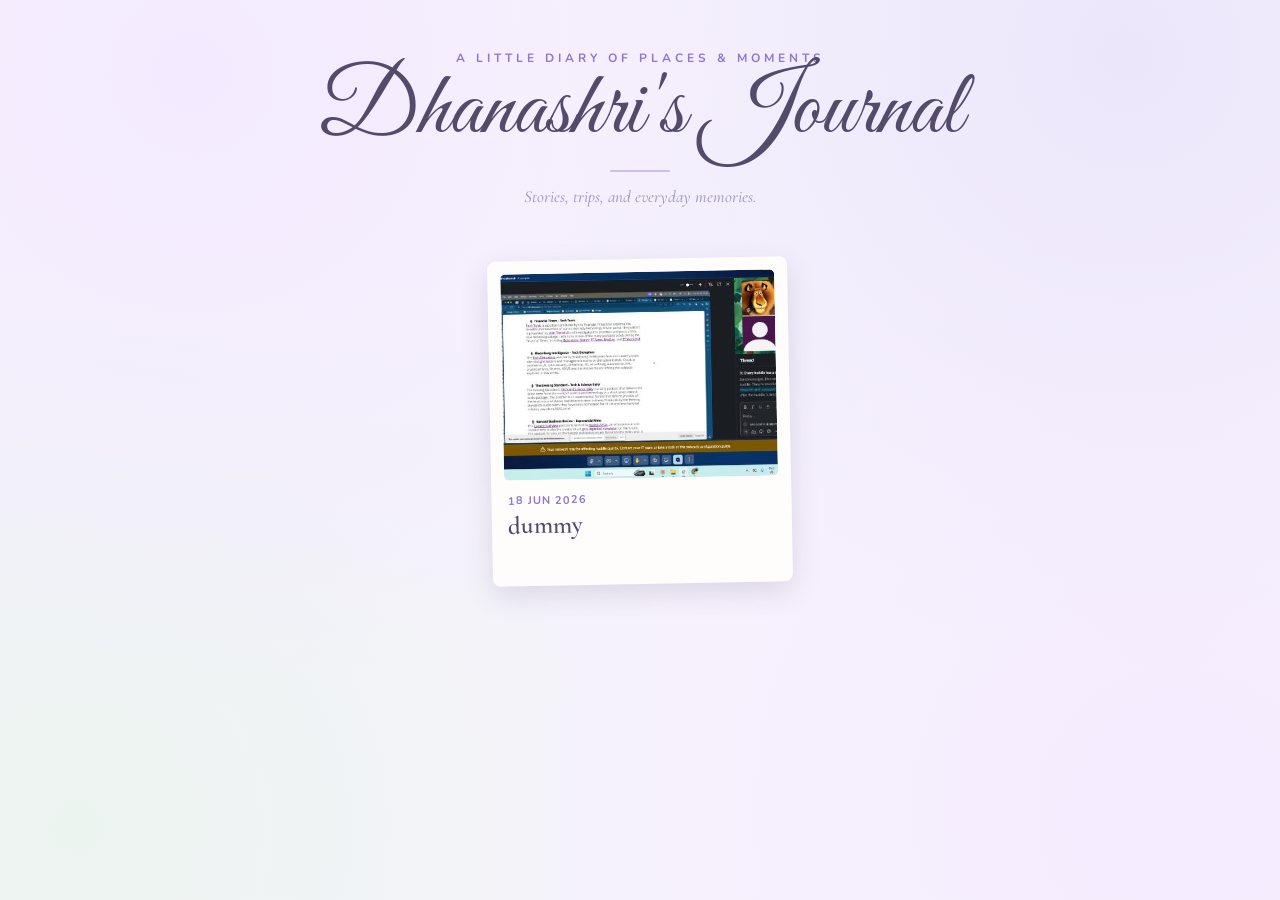
==== Dhanashri-Journal/index.html @ 127a7863 "first commit" ====
<!DOCTYPE html>
<html lang="en" data-client="dhanashri">
<head>
<meta charset="UTF-8">
<meta name="viewport" content="width=device-width, initial-scale=1.0">
<title>Dhanashri's Journal</title>
<link rel="icon" type="image/png"
        href="https://static.vecteezy.com/system/resources/thumbnails/049/800/636/small/vintage-school-material-clipart-bookmark-free-png.png">
<link rel="preconnect" href="https://fonts.googleapis.com">
<link rel="preconnect" href="https://fonts.gstatic.com" crossorigin>
<link href="https://fonts.googleapis.com/css2?family=Amatic+SC:wght@400;700&family=Caveat:wght@400;600;700&family=Cormorant+Garamond:ital,wght@0,400;0,500;0,600;0,700;1,400&family=Dancing+Script:wght@400;600;700&family=Gaegu:wght@400;700&family=Great+Vibes&family=Indie+Flower&family=Kalam:wght@300;400;700&family=Nunito:wght@400;600;700&family=Patrick+Hand&family=Playfair+Display:ital,wght@0,400;0,700;1,400&family=Quicksand:wght@400;600;700&family=Sacramento&family=Satisfy&family=Shadows+Into+Light&display=swap" rel="stylesheet">
<link rel="stylesheet" href="../assets/style.css">
</head>
<body>
  <div class="site-head">
    <div class="kicker">a little diary of places &amp; moments</div>
    <h1>Dhanashri's Journal</h1>
    <div class="rule"></div>
    <p>Stories, trips, and everyday memories.</p>
  </div>
  <div id="cards" class="cards"></div>
  <div id="loading" class="loading">opening the journal...</div>

<script>
  /* Only client-specific code. DATA_DIR fixes which folder this editor writes to. */
  window.JOURNAL_CLIENT = {
    USERNAME : "laxman-sidhu",
    REPO     : "Journal-Writing",
    DATA_DIR : "Dhanashri-Journal/data",
    TITLE    : "Dhanashri's Journal"
  };
</script>
<script src="../assets/core.js"></script>
<script>
(async function(){
  const J=window.JOURNAL;
  const cards=document.getElementById('cards'), loading=document.getElementById('loading');
  try{
    const res=await fetch('data/index.json?t='+Date.now(), {cache:'no-store'});
    let list = res.ok ? await res.json() : [];
    loading.style.display='none';
    if(!Array.isArray(list) || list.length===0){
      cards.innerHTML='<div class="empty"><div class="big">No stories yet</div><div>The first story will appear here soon.</div></div>'; return;
    }
    list.sort((a,b)=>(b.date||'').localeCompare(a.date||''));
    list.forEach(p=>{
      const a=document.createElement('a'); a.className='card'; a.href='story.html?id='+encodeURIComponent(p.id);
      const thumb = p.thumb ? '<img class="thumb" src="'+p.thumb+'" alt="">' : '<div class="thumb placeholder">✿</div>';
      a.innerHTML = thumb +
        '<div class="c-date">'+J.escapeHtml(J.formatDate(p.date))+'</div>'+
        '<div class="c-title">'+J.escapeHtml(p.title||'Untitled')+'</div>';
      cards.appendChild(a);
    });
  }catch(e){
    loading.innerHTML='Could not load stories yet.<br><span style="font-size:14px;font-family:var(--body)">If this is a brand new site, publish your first story from the editor.</span>';
  }
})();
</script>
</body>
</html>
---- assets/style.css ----
/* ===== Journal Writing — SHARED STYLES (one stylesheet for every client) =====
   Structure + layout live here once. The COLOUR THEME is switched per client by a
   data-client attribute on the <html> element:

     <html data-client="dhanashri">   → soft lavender pastel   (the default :root below)
     <html data-client="pratiksha">   → warm cream pastel      (override block)
     <html data-client="siddhesh">    → soft rose / blush red  (override block)

   All palettes are intentionally gentle, low-saturation pastels — soft, not bright.
   To tune a client's colour, edit only its token block; nothing structural changes. */

/* -------- DEFAULT THEME = Dhanashri (soft lavender pastel) -------- */
:root{
  /* paper + ink */
  --paper:#fcfaff; --paper-edge:#ece6f8; --ink:#544b6b; --ink-soft:#a89fc0;
  --grid:#ece6f8;
  /* accent family (names kept from the original system):
     --lav = lavender accent, --lav-deep = primary (buttons), --lilac = pale lilac,
     --blush = pink, --mint = soft sage, --peri = periwinkle, --soft = pale tint */
  --lav:#c2b3e8; --lav-deep:#8f78cc; --lilac:#ded3f4;
  --blush:#f1e2f0; --mint:#d3e8de; --peri:#cdd3f3; --soft:#f3eefc;
  --shadow:rgba(84,75,107,.16);
  --tape:rgba(194,179,232,.82);
  --primary-hover:#7d65bd;
  /* fonts */
  --hand:'Caveat', cursive; --cute:'Gaegu', cursive; --body:'Nunito', sans-serif;
  --script:'Great Vibes', cursive; --serif:'Cormorant Garamond', serif;
  /* page-art glow corners (homepage background) */
  --glow1:#f3eaff; --glow2:#ece6fb; --glow3:#f5ecff; --glow4:#ecf4f0; --glow-base:#f7f3fd;
  --pdf-bg:#fcfaff;
}

/* -------- PRATIKSHA THEME (warm cream pastel) --------
   Built from the cream palette: #e8d1c5 #eddcd2 #fff1e6 #f0efeb #eeddd3.
   Warm taupe ink on soft cream paper, muted terracotta accent. */
html[data-client="pratiksha"]{
  --paper:#fff8f1; --paper-edge:#eeddd3; --ink:#6e5d51; --ink-soft:#b3a193;
  --grid:#f0e3d8;
  --lav:#d8b6a6; --lav-deep:#b07d66; --lilac:#eddcd2;
  --blush:#f3e2da; --mint:#e6e9e1; --peri:#efe0d4; --soft:#fbf1e8;
  --shadow:rgba(120,95,80,.16);
  --tape:rgba(216,182,166,.72);
  --primary-hover:#9d6d57;
  --glow1:#f6e7da; --glow2:#f1e6df; --glow3:#fdeee2; --glow4:#efeae0; --glow-base:#fbf3ec;
  --pdf-bg:#fff8f1;
}

/* -------- SIDDHESH THEME (soft rose / blush red) --------
   Rose-tinted paper, deep rose-brown ink, soft rose-red accent. Kept gentle, not loud. */
html[data-client="siddhesh"]{
  --paper:#fff6f6; --paper-edge:#f4dcdf; --ink:#6b4750; --ink-soft:#bb9aa1;
  --grid:#f7e3e6;
  --lav:#e8aab4; --lav-deep:#c8697d; --lilac:#f3d9de;
  --blush:#fbe2ea; --mint:#e3ece6; --peri:#f1dde2; --soft:#fdeef1;
  --shadow:rgba(120,70,82,.16);
  --tape:rgba(232,170,180,.72);
  --primary-hover:#b65a6e;
  --glow1:#fbe2e7; --glow2:#f6e1ea; --glow3:#fdeaee; --glow4:#f0e6e8; --glow-base:#fdf1f3;
  --pdf-bg:#fff6f6;
}


*{box-sizing:border-box; -webkit-tap-highlight-color:transparent;}
html,body{margin:0; min-height:100%;}
body{
  font-family:var(--body); color:var(--ink); overflow-x:hidden;
  background:
    radial-gradient(circle at 15% 8%,  var(--glow1) 0%, transparent 46%),
    radial-gradient(circle at 88% 6%,  var(--glow2) 0%, transparent 44%),
    radial-gradient(circle at 92% 90%, var(--glow3) 0%, transparent 48%),
    radial-gradient(circle at 6% 92%,  var(--glow4) 0%, transparent 44%),
    var(--glow-base);
}
a{color:inherit; text-decoration:none;}

.btn{font-family:var(--body); font-weight:700; font-size:13px; border:1px solid var(--paper-edge);
  background:#fff; color:var(--ink); padding:8px 13px; border-radius:999px; cursor:pointer;
  display:inline-flex; align-items:center; gap:6px; transition:.15s; box-shadow:0 2px 6px var(--shadow);}
.btn:hover{transform:translateY(-1px); box-shadow:0 5px 12px var(--shadow);}
.btn.ghost{background:transparent; box-shadow:none;}
.btn.primary{background:var(--lav-deep); border-color:var(--lav-deep); color:#fff;}
.btn.primary:hover{background:var(--primary-hover);}

/* ===== journal page + elements ===== */
.page{position:relative; width:760px; min-height:1000px; background:var(--paper);
  background-image:linear-gradient(var(--grid) 1px, transparent 1px),linear-gradient(90deg, var(--grid) 1px, transparent 1px);
  background-size:26px 26px; border-radius:8px;
  box-shadow:0 18px 50px var(--shadow), inset 0 0 0 1px var(--paper-edge);
  overflow:hidden;}
.page.dot{background-image:radial-gradient(var(--grid) 1.4px, transparent 1.4px); background-size:24px 24px;}
.page.plain{background-image:none;}
/* image backgrounds: the full decorative page art is always shown (nothing cropped) */
.page.bg{background-color:var(--paper); background-repeat:no-repeat; background-position:center; background-size:100% 100%;}
.page::before{content:""; position:absolute; left:0; top:0; bottom:0; width:34px;
  background:linear-gradient(90deg, var(--shadow), transparent); pointer-events:none; opacity:.5;}
.page.bg::before{display:none;}
/* holder reserves the scaled footprint so nothing overflows on mobile */
.page-holder{position:relative; overflow:hidden; margin:0 auto;}
.page-scaler{transform-origin:top left; position:absolute; top:0; left:0;}

.el{position:absolute; user-select:none;}
.el-text .text-body{font-family:var(--cute); font-size:20px; line-height:1.45; color:var(--ink);
  outline:none; min-width:60px; min-height:24px; padding:8px 10px; white-space:pre-wrap; word-break:break-word; border-radius:6px;}
/* inline formatting inside a text box */
.el-text .text-body b, .el-text .text-body strong{font-weight:700;}
.el-text .text-body i, .el-text .text-body em{font-style:italic;}
.el-text .text-body u{text-decoration:underline;}

/* ---- photos: selectable looks (card default, plain, shadow, frame, border) ----
   SHADOW is now an independent add-on (.has-shadow), so any look can cast a shadow,
   and removing it removes the shadow entirely. Looks themselves no longer hard-code
   a shadow — .has-shadow supplies it. PLAIN keeps full transparency (no box) so a
   cut-out PNG shows only its subject. */
.el-photo{border-radius:3px;}
.el-photo img{display:block; width:100%; height:auto; border-radius:1px; pointer-events:none;}
.el-photo .cap{font-family:var(--hand); font-size:18px; color:var(--ink-soft); text-align:center; margin-top:4px; outline:none; min-height:18px; display:none;}

.el-photo.style-card{padding:8px 8px 28px; background:#fffdfb;}
.el-photo.style-card .cap{display:block;}
.el-photo.style-frame{padding:8px 8px 28px;}
.el-photo.style-frame .cap{display:block;}
.el-photo.style-card.nocap, .el-photo.style-frame.nocap{padding-bottom:8px;}
.el-photo.style-card.nocap .cap, .el-photo.style-frame.nocap .cap{display:none;}

/* plain = bare image, transparency preserved (no background, no padding, no box) */
.el-photo.style-plain{padding:0; background:none !important;}
.el-photo.style-plain img{border-radius:2px;}

/* legacy "shadow" look (older posts): a bare image; shadow comes from .has-shadow which
   we add automatically for these so they look unchanged. */
.el-photo.style-shadow{padding:0; background:none; border-radius:3px;}
.el-photo.style-shadow img{border-radius:3px;}

.el-photo.style-border{padding:6px; background:#fff; border:1px solid var(--paper-edge); border-radius:7px;}
.el-photo.style-border img{border-radius:3px;}

/* the independent shadow toggle */
.el-photo.has-shadow{box-shadow:0 9px 24px var(--shadow);}
.el-photo.style-border.has-shadow{box-shadow:0 6px 16px var(--shadow);}

.el-sticker .s-emoji{font-size:54px; line-height:1; display:block; filter:drop-shadow(0 3px 4px var(--shadow));}
.el-imgsticker img{display:block; width:100%; height:auto; pointer-events:none; filter:drop-shadow(0 4px 6px var(--shadow));}
.el-doodle{color:var(--ink);}
.el-doodle svg{display:block; width:100%; height:auto; overflow:visible; filter:drop-shadow(0 2px 3px var(--shadow));}
.el-washi .tape{width:120px;height:30px; border-radius:2px; opacity:.86; box-shadow:0 2px 6px var(--shadow); position:relative; overflow:hidden;}
.el-washi .tape:after{content:""; position:absolute; inset:0; background-image:repeating-linear-gradient(45deg, rgba(255,255,255,.32) 0 6px, transparent 6px 12px);}
.el-washi .tape.plain:after{content:none;}

/* ===== homepage ===== */
.site-head{padding:50px 22px 10px; text-align:center;}
.site-head .kicker{font-size:12px; letter-spacing:4px; text-transform:uppercase; color:var(--lav-deep); font-weight:700;}
.site-head h1{font-family:var(--script); font-size:92px; margin:0 0 2px; color:var(--ink); font-weight:400; line-height:1;}
.site-head .rule{width:60px; height:2px; border-radius:3px; background:var(--lav); margin:12px auto 0; opacity:.8;}
.site-head p{color:var(--ink-soft); margin:14px 0 0; font-size:17px; font-family:var(--serif); font-style:italic; font-weight:500;}
.cards{display:flex; flex-wrap:wrap; justify-content:center; align-items:flex-start; gap:36px 28px; padding:42px 22px 96px;}
.card{width:300px; max-width:320px; background:#fffdfb; padding:13px 13px 18px; border-radius:8px;
  box-shadow:0 10px 28px var(--shadow); transition:.2s cubic-bezier(.2,.7,.3,1); cursor:pointer; display:block;}
.card:nth-child(4n+1){transform:rotate(-1.1deg);}
.card:nth-child(4n+3){transform:rotate(1deg);}
.card:hover{transform:translateY(-7px) rotate(0deg); box-shadow:0 20px 44px var(--shadow);}
.card .thumb{width:100%; aspect-ratio:4/3; object-fit:cover; border-radius:5px; background:var(--soft); display:block;}
.card .thumb.placeholder{display:flex; align-items:center; justify-content:center; font-size:46px; color:var(--lilac);}
.card .c-date{font-size:11px; font-weight:700; letter-spacing:1px; color:var(--lav-deep); margin:13px 3px 0; text-transform:uppercase;}
.card .c-title{font-family:var(--serif); font-weight:600; font-size:25px; line-height:1.1; color:var(--ink); margin:4px 3px 0;
  overflow-wrap:anywhere;
  display:-webkit-box; -webkit-box-orient:vertical; -webkit-line-clamp:2; line-clamp:2;
  overflow:hidden; min-height:2.24em;}
.empty{text-align:center; color:var(--ink-soft); max-width:380px; margin:70px auto; padding:0 20px;}
.empty .big{font-family:var(--script); font-size:52px; color:var(--ink); margin-bottom:8px;}

/* ===== reader ===== */
.reader-top{padding:16px 20px 0; display:flex; align-items:center; justify-content:space-between; gap:10px; flex-wrap:wrap;}
.story-headline{text-align:center; padding:14px 22px 2px;}
.story-headline .kicker{font-size:12px; letter-spacing:3px; text-transform:uppercase; color:var(--lav-deep); font-weight:700;}
.story-headline h1{font-family:var(--serif); font-weight:600; font-size:clamp(40px,8vw,64px); margin:8px 0 0; color:var(--ink); line-height:1.04;}
.story-headline .rule{width:60px; height:2px; border-radius:3px; background:var(--lav); margin:16px auto 0; opacity:.8;}
.reader-stage{padding:18px 10px 90px; display:flex; flex-direction:column; align-items:center; gap:26px; overflow-x:hidden;}
.loading{text-align:center; color:var(--ink-soft); padding:80px 20px; font-family:var(--script); font-size:34px;}

/* ===== mobile ===== */
@media(max-width:600px){
  .site-head{padding:34px 16px 6px;}
  .site-head h1{font-size:64px;}
  .site-head .kicker{letter-spacing:3px; font-size:11px;}
  .site-head p{font-size:14px;}
  .cards{gap:18px 12px; padding:26px 14px 80px;}
  .card{width:calc(50% - 8px); max-width:none; padding:8px 8px 12px; border-radius:8px;}
  .card:nth-child(4n+1),.card:nth-child(4n+3){transform:none;}
  .card .c-title{font-size:20px;}
  .card .c-date{font-size:10px; margin-top:8px;}
  .reader-stage{padding:14px 16px 80px; gap:20px;}
}
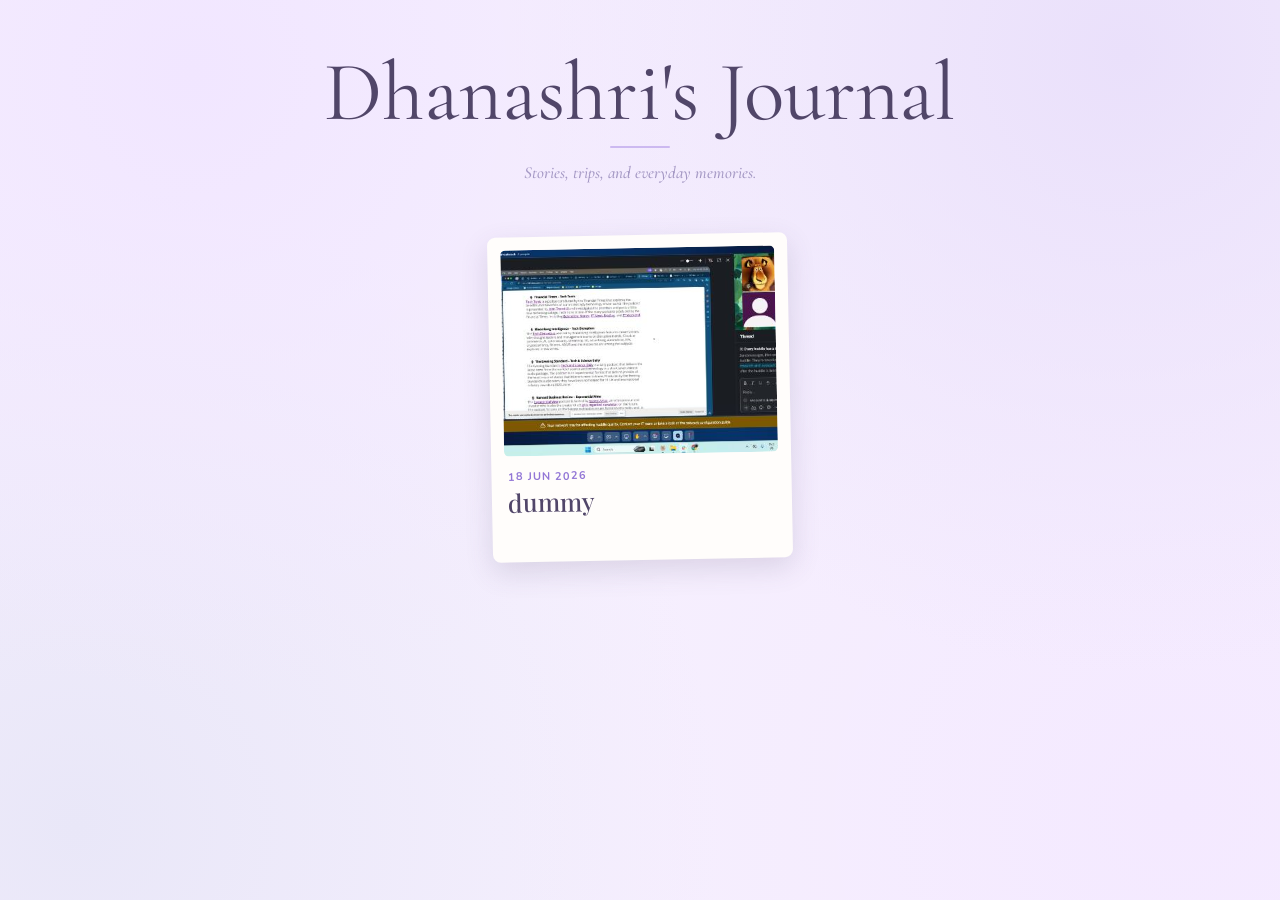
==== commit e685a74f: "more fonts and alignments and fixes" ====
--- a/Dhanashri-Journal/index.html
+++ b/Dhanashri-Journal/index.html
@@ -8,12 +8,11 @@
         href="https://static.vecteezy.com/system/resources/thumbnails/049/800/636/small/vintage-school-material-clipart-bookmark-free-png.png">
 <link rel="preconnect" href="https://fonts.googleapis.com">
 <link rel="preconnect" href="https://fonts.gstatic.com" crossorigin>
-<link href="https://fonts.googleapis.com/css2?family=Amatic+SC:wght@400;700&family=Caveat:wght@400;600;700&family=Cormorant+Garamond:ital,wght@0,400;0,500;0,600;0,700;1,400&family=Dancing+Script:wght@400;600;700&family=Gaegu:wght@400;700&family=Great+Vibes&family=Indie+Flower&family=Kalam:wght@300;400;700&family=Nunito:wght@400;600;700&family=Patrick+Hand&family=Playfair+Display:ital,wght@0,400;0,700;1,400&family=Quicksand:wght@400;600;700&family=Sacramento&family=Satisfy&family=Shadows+Into+Light&display=swap" rel="stylesheet">
+<link href="https://fonts.googleapis.com/css2?family=Amatic+SC:wght@400;700&family=Bebas+Neue&family=Caveat:wght@400;600;700&family=Cedarville+Cursive&family=Cormorant+Garamond:ital,wght@0,400;0,500;0,600;0,700;1,400&family=Dancing+Script:wght@400;600;700&family=Gaegu:wght@400;700&family=Great+Vibes&family=Herr+Von+Muellerhoff&family=Indie+Flower&family=Gluten&family=Grand+Hotel&family=Kalam:wght@300;400;700&family=Lobster+Two:ital,wght@0,400;0,700;1,400&family=Nunito:wght@400;600;700&family=Parisienne&family=Patrick+Hand&family=Playfair+Display:ital,wght@0,400;0,700;1,400&family=Quicksand:wght@400;600;700&family=Sacramento&family=Sail&family=Satisfy&family=Shadows+Into+Light&family=Walter+Turncoat&display=swap" rel="stylesheet">
 <link rel="stylesheet" href="../assets/style.css">
 </head>
 <body>
   <div class="site-head">
-    <div class="kicker">a little diary of places &amp; moments</div>
     <h1>Dhanashri's Journal</h1>
     <div class="rule"></div>
     <p>Stories, trips, and everyday memories.</p>
--- a/assets/style.css
+++ b/assets/style.css
@@ -2,61 +2,61 @@
    Structure + layout live here once. The COLOUR THEME is switched per client by a
    data-client attribute on the <html> element:
 
-     <html data-client="dhanashri">   → soft lavender pastel   (the default :root below)
-     <html data-client="pratiksha">   → warm cream pastel      (override block)
-     <html data-client="siddhesh">    → soft rose / blush red  (override block)
+     <html data-client="dhanashri">   → pastel lavender        (the default :root below)
+     <html data-client="pratiksha">   → pastel blue            (override block)
+     <html data-client="siddhesh">    → pastel red / coral     (override block)
 
    All palettes are intentionally gentle, low-saturation pastels — soft, not bright.
    To tune a client's colour, edit only its token block; nothing structural changes. */
 
-/* -------- DEFAULT THEME = Dhanashri (soft lavender pastel) -------- */
+/* -------- DEFAULT THEME = Dhanashri (pastel lavender — tuned MORE lavender) -------- */
 :root{
   /* paper + ink */
-  --paper:#fcfaff; --paper-edge:#ece6f8; --ink:#544b6b; --ink-soft:#a89fc0;
-  --grid:#ece6f8;
+  --paper:#fbf8ff; --paper-edge:#e8def8; --ink:#514669; --ink-soft:#a498c4;
+  --grid:#eae1f8;
   /* accent family (names kept from the original system):
      --lav = lavender accent, --lav-deep = primary (buttons), --lilac = pale lilac,
      --blush = pink, --mint = soft sage, --peri = periwinkle, --soft = pale tint */
-  --lav:#c2b3e8; --lav-deep:#8f78cc; --lilac:#ded3f4;
-  --blush:#f1e2f0; --mint:#d3e8de; --peri:#cdd3f3; --soft:#f3eefc;
-  --shadow:rgba(84,75,107,.16);
-  --tape:rgba(194,179,232,.82);
-  --primary-hover:#7d65bd;
+  --lav:#c3adee; --lav-deep:#9377d6; --lilac:#ddccf7;
+  --blush:#efe0f6; --mint:#d9e6ec; --peri:#cbcdf6; --soft:#f3ebfd;
+  --shadow:rgba(81,70,105,.16);
+  --tape:rgba(195,173,238,.82);
+  --primary-hover:#8163c9;
   /* fonts */
   --hand:'Caveat', cursive; --cute:'Gaegu', cursive; --body:'Nunito', sans-serif;
   --script:'Great Vibes', cursive; --serif:'Cormorant Garamond', serif;
   /* page-art glow corners (homepage background) */
-  --glow1:#f3eaff; --glow2:#ece6fb; --glow3:#f5ecff; --glow4:#ecf4f0; --glow-base:#f7f3fd;
-  --pdf-bg:#fcfaff;
+  --glow1:#f1e6ff; --glow2:#eae0fb; --glow3:#f4e9ff; --glow4:#e9e7f8; --glow-base:#f6f0fe;
+  --pdf-bg:#fbf8ff;
 }
 
-/* -------- PRATIKSHA THEME (warm cream pastel) --------
-   Built from the cream palette: #e8d1c5 #eddcd2 #fff1e6 #f0efeb #eeddd3.
-   Warm taupe ink on soft cream paper, muted terracotta accent. */
+/* -------- PRATIKSHA THEME (pastel blue) --------
+   Soft sky-blue paper, slate-blue ink, muted cornflower accent. Gentle, low-saturation. */
 html[data-client="pratiksha"]{
-  --paper:#fff8f1; --paper-edge:#eeddd3; --ink:#6e5d51; --ink-soft:#b3a193;
-  --grid:#f0e3d8;
-  --lav:#d8b6a6; --lav-deep:#b07d66; --lilac:#eddcd2;
-  --blush:#f3e2da; --mint:#e6e9e1; --peri:#efe0d4; --soft:#fbf1e8;
-  --shadow:rgba(120,95,80,.16);
-  --tape:rgba(216,182,166,.72);
-  --primary-hover:#9d6d57;
-  --glow1:#f6e7da; --glow2:#f1e6df; --glow3:#fdeee2; --glow4:#efeae0; --glow-base:#fbf3ec;
-  --pdf-bg:#fff8f1;
+  --paper:#f8fbff; --paper-edge:#dde8f6; --ink:#4e5b76; --ink-soft:#98a8c7;
+  --grid:#e3ecf8;
+  --lav:#a9c3e8; --lav-deep:#6e90c9; --lilac:#d5e2f4;
+  --blush:#e2ecf9; --mint:#dcebe8; --peri:#cddcf3; --soft:#edf4fc;
+  --shadow:rgba(74,95,130,.16);
+  --tape:rgba(169,195,232,.78);
+  --primary-hover:#5c7fb9;
+  --glow1:#e5f0fd; --glow2:#e2ebf9; --glow3:#eaf3ff; --glow4:#e6edf5; --glow-base:#f2f7fd;
+  --pdf-bg:#f8fbff;
 }
 
-/* -------- SIDDHESH THEME (soft rose / blush red) --------
-   Rose-tinted paper, deep rose-brown ink, soft rose-red accent. Kept gentle, not loud. */
+/* -------- SIDDHESH THEME (pastel red) --------
+   Shifted off pink toward a soft coral-red: warm red-tinted paper, red-brown ink,
+   muted terracotta-red accent. Still gentle and pastel, never loud. */
 html[data-client="siddhesh"]{
-  --paper:#fff6f6; --paper-edge:#f4dcdf; --ink:#6b4750; --ink-soft:#bb9aa1;
-  --grid:#f7e3e6;
-  --lav:#e8aab4; --lav-deep:#c8697d; --lilac:#f3d9de;
-  --blush:#fbe2ea; --mint:#e3ece6; --peri:#f1dde2; --soft:#fdeef1;
-  --shadow:rgba(120,70,82,.16);
-  --tape:rgba(232,170,180,.72);
-  --primary-hover:#b65a6e;
-  --glow1:#fbe2e7; --glow2:#f6e1ea; --glow3:#fdeaee; --glow4:#f0e6e8; --glow-base:#fdf1f3;
-  --pdf-bg:#fff6f6;
+  --paper:#fff6f4; --paper-edge:#f5dcd5; --ink:#6e453e; --ink-soft:#bd988f;
+  --grid:#f8e3dc;
+  --lav:#e8a294; --lav-deep:#cc6553; --lilac:#f4d7cd;
+  --blush:#fbdfd6; --mint:#e7ece2; --peri:#f2ddd4; --soft:#fdeee9;
+  --shadow:rgba(130,72,60,.16);
+  --tape:rgba(232,162,148,.72);
+  --primary-hover:#ba5442;
+  --glow1:#fbe1d9; --glow2:#f7ded6; --glow3:#fde9e1; --glow4:#f1e5df; --glow-base:#fdf1ec;
+  --pdf-bg:#fff6f4;
 }
 
 
@@ -148,10 +148,15 @@
 
 /* ===== homepage ===== */
 .site-head{padding:50px 22px 10px; text-align:center;}
-.site-head .kicker{font-size:12px; letter-spacing:4px; text-transform:uppercase; color:var(--lav-deep); font-weight:700;}
-.site-head h1{font-family:var(--script); font-size:92px; margin:0 0 2px; color:var(--ink); font-weight:400; line-height:1;}
+.site-head h1{font-family:'DaunPenh','Daun Penh','Cormorant Garamond',serif; font-size:84px; margin:0 0 2px; color:var(--ink); font-weight:400; line-height:1;}
 .site-head .rule{width:60px; height:2px; border-radius:3px; background:var(--lav); margin:12px auto 0; opacity:.8;}
 .site-head p{color:var(--ink-soft); margin:14px 0 0; font-size:17px; font-family:var(--serif); font-style:italic; font-weight:500;}
+
+/* homepage identity fonts are the SAME for all three clients: Daun Penh (falling back to
+   Cormorant Garamond where not installed) on the heading and the status texts, with
+   Playfair Display on the story-card titles — set directly in the base rules below. */
+
+
 .cards{display:flex; flex-wrap:wrap; justify-content:center; align-items:flex-start; gap:36px 28px; padding:42px 22px 96px;}
 .card{width:300px; max-width:320px; background:#fffdfb; padding:13px 13px 18px; border-radius:8px;
   box-shadow:0 10px 28px var(--shadow); transition:.2s cubic-bezier(.2,.7,.3,1); cursor:pointer; display:block;}
@@ -161,12 +166,12 @@
 .card .thumb{width:100%; aspect-ratio:4/3; object-fit:cover; border-radius:5px; background:var(--soft); display:block;}
 .card .thumb.placeholder{display:flex; align-items:center; justify-content:center; font-size:46px; color:var(--lilac);}
 .card .c-date{font-size:11px; font-weight:700; letter-spacing:1px; color:var(--lav-deep); margin:13px 3px 0; text-transform:uppercase;}
-.card .c-title{font-family:var(--serif); font-weight:600; font-size:25px; line-height:1.1; color:var(--ink); margin:4px 3px 0;
+.card .c-title{font-family:'Playfair Display','Bodoni MT',serif; font-weight:500; font-size:25px; line-height:1.1; color:var(--ink); margin:4px 3px 0;
   overflow-wrap:anywhere;
   display:-webkit-box; -webkit-box-orient:vertical; -webkit-line-clamp:2; line-clamp:2;
   overflow:hidden; min-height:2.24em;}
 .empty{text-align:center; color:var(--ink-soft); max-width:380px; margin:70px auto; padding:0 20px;}
-.empty .big{font-family:var(--script); font-size:52px; color:var(--ink); margin-bottom:8px;}
+.empty .big{font-family:'DaunPenh','Daun Penh','Cormorant Garamond',serif; font-size:52px; color:var(--ink); margin-bottom:8px;}
 
 /* ===== reader ===== */
 .reader-top{padding:16px 20px 0; display:flex; align-items:center; justify-content:space-between; gap:10px; flex-wrap:wrap;}
@@ -175,13 +180,12 @@
 .story-headline h1{font-family:var(--serif); font-weight:600; font-size:clamp(40px,8vw,64px); margin:8px 0 0; color:var(--ink); line-height:1.04;}
 .story-headline .rule{width:60px; height:2px; border-radius:3px; background:var(--lav); margin:16px auto 0; opacity:.8;}
 .reader-stage{padding:18px 10px 90px; display:flex; flex-direction:column; align-items:center; gap:26px; overflow-x:hidden;}
-.loading{text-align:center; color:var(--ink-soft); padding:80px 20px; font-family:var(--script); font-size:34px;}
+.loading{text-align:center; color:var(--ink-soft); padding:80px 20px; font-family:'DaunPenh','Daun Penh','Cormorant Garamond',serif; font-size:34px;}
 
 /* ===== mobile ===== */
 @media(max-width:600px){
   .site-head{padding:34px 16px 6px;}
-  .site-head h1{font-size:64px;}
-  .site-head .kicker{letter-spacing:3px; font-size:11px;}
+  .site-head h1{font-size:56px;}
   .site-head p{font-size:14px;}
   .cards{gap:18px 12px; padding:26px 14px 80px;}
   .card{width:calc(50% - 8px); max-width:none; padding:8px 8px 12px; border-radius:8px;}
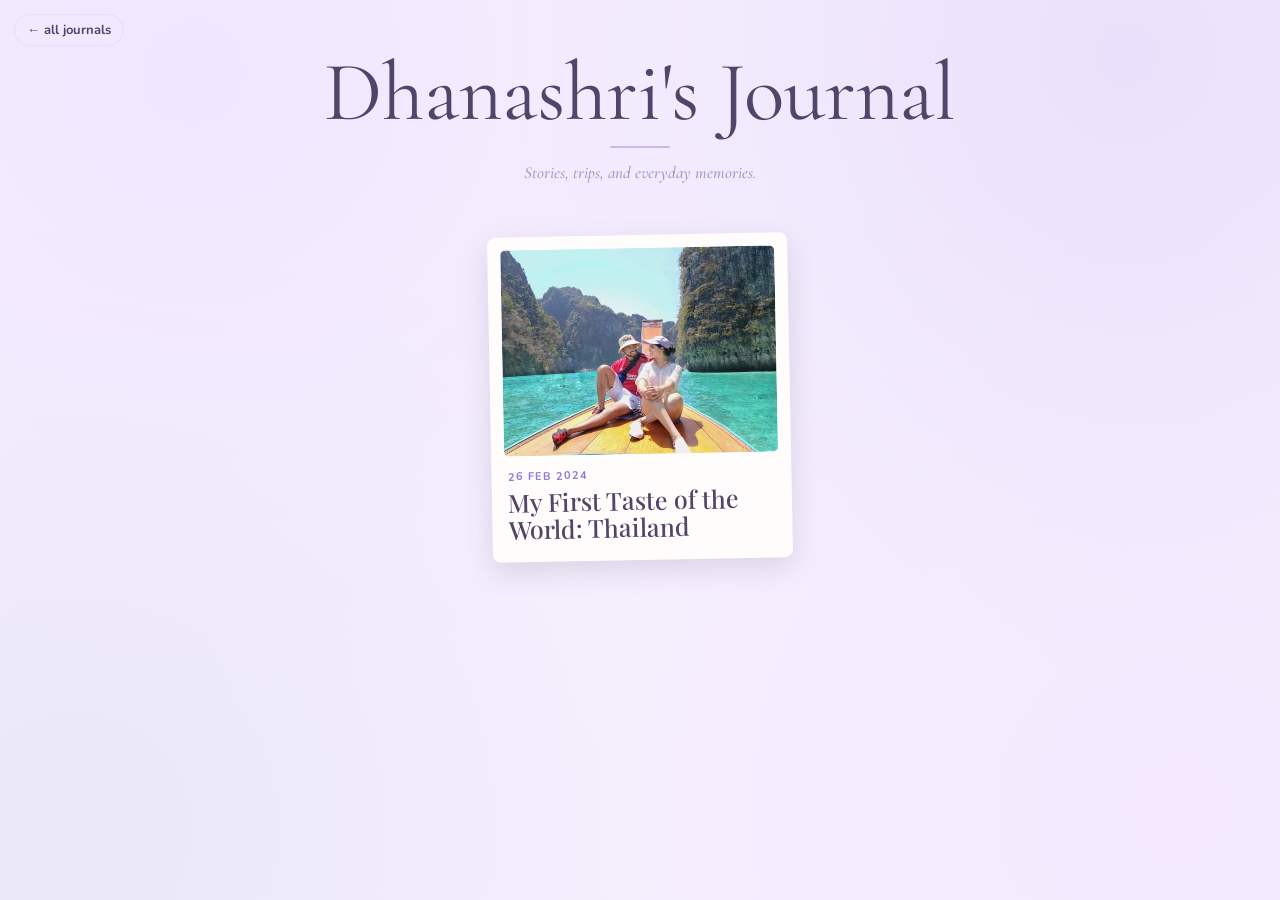
==== commit baf8e8db: "more changes" ====
--- a/Dhanashri-Journal/index.html
+++ b/Dhanashri-Journal/index.html
@@ -9,9 +9,10 @@
 <link rel="preconnect" href="https://fonts.googleapis.com">
 <link rel="preconnect" href="https://fonts.gstatic.com" crossorigin>
 <link href="https://fonts.googleapis.com/css2?family=Amatic+SC:wght@400;700&family=Bebas+Neue&family=Caveat:wght@400;600;700&family=Cedarville+Cursive&family=Cormorant+Garamond:ital,wght@0,400;0,500;0,600;0,700;1,400&family=Dancing+Script:wght@400;600;700&family=Gaegu:wght@400;700&family=Great+Vibes&family=Herr+Von+Muellerhoff&family=Indie+Flower&family=Gluten&family=Grand+Hotel&family=Kalam:wght@300;400;700&family=Lobster+Two:ital,wght@0,400;0,700;1,400&family=Nunito:wght@400;600;700&family=Parisienne&family=Patrick+Hand&family=Playfair+Display:ital,wght@0,400;0,700;1,400&family=Quicksand:wght@400;600;700&family=Sacramento&family=Sail&family=Satisfy&family=Shadows+Into+Light&family=Walter+Turncoat&display=swap" rel="stylesheet">
-<link rel="stylesheet" href="../assets/style.css">
+<link rel="stylesheet" href="../assets/css/style.css">
 </head>
 <body>
+  <a class="btn ghost home-back" href="../index.html">← all journals</a>
   <div class="site-head">
     <h1>Dhanashri's Journal</h1>
     <div class="rule"></div>
@@ -29,7 +30,7 @@
     TITLE    : "Dhanashri's Journal"
   };
 </script>
-<script src="../assets/core.js"></script>
+<script src="../assets/js/core.js"></script>
 <script>
 (async function(){
   const J=window.JOURNAL;
--- a/assets/css/style.css
+++ b/assets/css/style.css
@@ -0,0 +1,357 @@
+/* ===== Journal Writing — SHARED STYLES (one stylesheet for every client) =====
+   Structure + layout live here once. The COLOUR THEME is switched per client by a
+   data-client attribute on the <html> element:
+
+     <html data-client="dhanashri">   → pastel lavender        (the default :root below)
+     <html data-client="pratiksha">   → pastel blue            (override block)
+     <html data-client="siddhesh">    → rose pink              (override block)
+
+   All palettes are intentionally gentle, low-saturation pastels — soft, not bright.
+   To tune a client's colour, edit only its token block; nothing structural changes. */
+
+/* -------- DEFAULT THEME = Dhanashri (pastel lavender — tuned MORE lavender) -------- */
+:root{
+  /* paper + ink */
+  --paper:#fbf8ff; --paper-edge:#e8def8; --ink:#514669; --ink-soft:#a498c4;
+  --grid:#eae1f8;
+  /* accent family (names kept from the original system):
+     --lav = lavender accent, --lav-deep = primary (buttons), --lilac = pale lilac,
+     --blush = pink, --mint = soft sage, --peri = periwinkle, --soft = pale tint */
+  --lav:#c3adee; --lav-deep:#9377d6; --lilac:#ddccf7;
+  --blush:#efe0f6; --mint:#d9e6ec; --peri:#cbcdf6; --soft:#f3ebfd;
+  --shadow:rgba(81,70,105,.16);
+  --tape:rgba(195,173,238,.82);
+  --primary-hover:#8163c9;
+  /* fonts */
+  --hand:'Caveat', cursive; --cute:'Gaegu', cursive; --body:'Nunito', sans-serif;
+  --script:'Great Vibes', cursive; --serif:'Cormorant Garamond', serif;
+  /* page-art glow corners (homepage background) */
+  --glow1:#f1e6ff; --glow2:#eae0fb; --glow3:#f4e9ff; --glow4:#e9e7f8; --glow-base:#f6f0fe;
+  --pdf-bg:#fbf8ff;
+}
+
+/* -------- PRATIKSHA THEME (pastel blue) --------
+   Soft sky-blue paper, slate-blue ink, muted cornflower accent. Gentle, low-saturation. */
+html[data-client="pratiksha"]{
+  --paper:#f8fbff; --paper-edge:#dde8f6; --ink:#4e5b76; --ink-soft:#98a8c7;
+  --grid:#e3ecf8;
+  --lav:#a9c3e8; --lav-deep:#6e90c9; --lilac:#d5e2f4;
+  --blush:#e2ecf9; --mint:#dcebe8; --peri:#cddcf3; --soft:#edf4fc;
+  --shadow:rgba(74,95,130,.16);
+  --tape:rgba(169,195,232,.78);
+  --primary-hover:#5c7fb9;
+  --glow1:#e5f0fd; --glow2:#e2ebf9; --glow3:#eaf3ff; --glow4:#e6edf5; --glow-base:#f2f7fd;
+  --pdf-bg:#f8fbff;
+}
+
+/* -------- SIDDHESH THEME (rose pink) --------
+   A garden-rose palette: blush-pink paper, deep rose-plum ink, rose accent, with a soft
+   leaf-green as the one cool note. Still gentle and pastel, never loud. */
+html[data-client="siddhesh"]{
+  --paper:#fff7fa; --paper-edge:#f6dbe6; --ink:#6b4356; --ink-soft:#bd93a6;
+  --grid:#fae0ea;
+  --lav:#f0a6c2; --lav-deep:#cf5b86; --lilac:#f7d3e0;
+  --blush:#fce0ea; --mint:#dde9dc; --peri:#f4dae6; --soft:#fdeef4;
+  --shadow:rgba(122,60,86,.16);
+  --tape:rgba(240,166,194,.75);
+  --primary-hover:#b94a73;
+  --glow1:#fde0ec; --glow2:#fadbe8; --glow3:#ffe8f1; --glow4:#f5e3ec; --glow-base:#fdf2f7;
+  --pdf-bg:#fff7fa;
+}
+
+
+*{box-sizing:border-box; -webkit-tap-highlight-color:transparent;}
+html,body{margin:0; min-height:100%;}
+body{
+  font-family:var(--body); color:var(--ink); overflow-x:hidden;
+  background:
+    radial-gradient(circle at 15% 8%,  var(--glow1) 0%, transparent 46%),
+    radial-gradient(circle at 88% 6%,  var(--glow2) 0%, transparent 44%),
+    radial-gradient(circle at 92% 90%, var(--glow3) 0%, transparent 48%),
+    radial-gradient(circle at 6% 92%,  var(--glow4) 0%, transparent 44%),
+    var(--glow-base);
+}
+a{color:inherit; text-decoration:none;}
+
+.btn{font-family:var(--body); font-weight:700; font-size:13px; border:1px solid var(--paper-edge);
+  background:#fff; color:var(--ink); padding:8px 13px; border-radius:999px; cursor:pointer;
+  display:inline-flex; align-items:center; gap:6px; transition:.15s; box-shadow:0 2px 6px var(--shadow);}
+.btn:hover{transform:translateY(-1px); box-shadow:0 5px 12px var(--shadow);}
+.btn.ghost{background:transparent; box-shadow:none;}
+.btn.primary{background:var(--lav-deep); border-color:var(--lav-deep); color:#fff;}
+.btn.primary:hover{background:var(--primary-hover);}
+
+/* ===== journal page + elements ===== */
+.page{position:relative; width:760px; min-height:1000px; background:var(--paper);
+  background-image:linear-gradient(var(--grid) 1px, transparent 1px),linear-gradient(90deg, var(--grid) 1px, transparent 1px);
+  background-size:26px 26px; border-radius:8px;
+  box-shadow:0 18px 50px var(--shadow), inset 0 0 0 1px var(--paper-edge);
+  overflow:hidden;}
+.page.dot{background-image:radial-gradient(var(--grid) 1.4px, transparent 1.4px); background-size:24px 24px;}
+.page.plain{background-image:none;}
+/* image backgrounds: the full decorative page art is always shown (nothing cropped) */
+.page.bg{background-color:var(--paper); background-repeat:no-repeat; background-position:center; background-size:100% 100%;}
+.page::before{content:""; position:absolute; left:0; top:0; bottom:0; width:34px;
+  background:linear-gradient(90deg, var(--shadow), transparent); pointer-events:none; opacity:.5;}
+.page.bg::before{display:none;}
+/* holder reserves the scaled footprint so nothing overflows on mobile */
+.page-holder{position:relative; overflow:hidden; margin:0 auto;}
+.page-scaler{transform-origin:top left; position:absolute; top:0; left:0;}
+
+.el{position:absolute; user-select:none;}
+.el-text .text-body{font-family:var(--cute); font-size:20px; line-height:1.45; color:var(--ink);
+  outline:none; min-width:60px; min-height:24px; padding:8px 10px; white-space:pre-wrap; word-break:break-word; border-radius:6px;}
+/* inline formatting inside a text box */
+.el-text .text-body b, .el-text .text-body strong{font-weight:700;}
+.el-text .text-body i, .el-text .text-body em{font-style:italic;}
+.el-text .text-body u{text-decoration:underline;}
+.el-text .text-body s{text-decoration:line-through;}
+.el-text .text-body ul, .el-text .text-body ol{margin:0; padding-left:1.3em;}
+.el-text .text-body li{margin:0;}
+
+/* ---- shaped text boxes (L / C / U / T / custom) ----
+   The outline is an SVG painted behind the words; the text region itself is carved by two
+   invisible floats carrying a shape-outside polygon, so the words really follow the outline
+   instead of sitting in a rectangle with a decorative border drawn around it. */
+.el-text.shaped{position:absolute; pointer-events:none;}
+.el-text.shaped .shape-art{position:absolute; left:0; top:0; z-index:0; pointer-events:none; overflow:visible;}
+.el-text.shaped .text-body{position:relative; z-index:1; background:transparent !important; border-radius:0; pointer-events:auto;}
+.shape-ex{pointer-events:none; user-select:none; -webkit-user-select:none;}
+
+/* ---- photos: selectable looks (card default, plain, shadow, frame, border) ----
+   SHADOW is now an independent add-on (.has-shadow), so any look can cast a shadow,
+   and removing it removes the shadow entirely. Looks themselves no longer hard-code
+   a shadow — .has-shadow supplies it. PLAIN keeps full transparency (no box) so a
+   cut-out PNG shows only its subject. */
+.el-photo{border-radius:3px;}
+.el-photo img{display:block; width:100%; height:auto; border-radius:1px; pointer-events:none;}
+.el-photo .cap{font-family:var(--hand); font-size:18px; color:var(--ink-soft); text-align:center; margin-top:12px; outline:none; min-height:18px; display:none;}
+
+.el-photo.style-card{padding:8px 8px 12px; background:#fffdfb;}
+.el-photo.style-card .cap{display:block;}
+.el-photo.style-frame{padding:8px 8px 12px;}
+.el-photo.style-frame .cap{display:block;}
+.el-photo.style-card.nocap, .el-photo.style-frame.nocap{padding-bottom:8px;}
+.el-photo.style-card.nocap .cap, .el-photo.style-frame.nocap .cap{display:none;}
+
+/* plain = bare image, transparency preserved (no background, no padding, no box) */
+.el-photo.style-plain{padding:0; background:none !important;}
+.el-photo.style-plain img{border-radius:2px;}
+
+/* legacy "shadow" look (older posts): a bare image; shadow comes from .has-shadow which
+   we add automatically for these so they look unchanged. */
+.el-photo.style-shadow{padding:0; background:none; border-radius:3px;}
+.el-photo.style-shadow img{border-radius:3px;}
+
+.el-photo.style-border{padding:6px; background:#fff; border:1px solid var(--paper-edge); border-radius:7px;}
+.el-photo.style-border img{border-radius:3px;}
+
+/* the independent shadow toggle */
+.el-photo.has-shadow{box-shadow:0 9px 24px var(--shadow);}
+.el-photo.style-border.has-shadow{box-shadow:0 6px 16px var(--shadow);}
+
+/* ---- video: a poster with a play badge, swapped for a real player on click ----
+   The badge is a CSS circle plus a CSS-border triangle rather than an inline SVG, because
+   html2canvas (used by the PDF export) renders borders and border-radius reliably but
+   silently drops SVG. Keep it that way or the play marker will vanish from the PDF. */
+.el-video .vwrap{position:relative; overflow:hidden; border-radius:8px; background:#100c1a; line-height:0;}
+.el-video .vposter{display:block; width:100%; height:auto; pointer-events:none;}
+.el-video .vplayer{display:block; width:100%; height:100%; border:0; background:#100c1a;}
+.el-video .vplay{position:absolute; left:50%; top:50%; width:56px; height:56px; margin:-28px 0 0 -28px;
+  border-radius:50%; background:rgba(16,12,26,.5); border:2px solid rgba(255,255,255,.94);
+  box-shadow:0 4px 16px rgba(0,0,0,.28); pointer-events:none; transition:.16s;}
+.el-video .vplay i{position:absolute; left:50%; top:50%; width:0; height:0; margin:-10px 0 0 -5px;
+  border-left:17px solid #fff; border-top:10px solid transparent; border-bottom:10px solid transparent;}
+.el-video .cap{font-family:var(--hand); font-size:18px; color:var(--ink-soft); text-align:center;
+  margin-top:6px; outline:none; min-height:18px; line-height:1.25;}
+.el-video.nocap .cap{display:none;}
+/* CARD look: the same white photo-card treatment as a framed photo, so a clip and a photo
+   sitting side by side on a page match. PLAIN is just the video with nothing around it. */
+.el-video.style-card{padding:8px 8px 12px; border-radius:4px;}
+.el-video.style-card .cap{margin-top:12px;}
+.el-video.style-card.nocap{padding-bottom:8px;}
+.el-video.style-plain{padding:0; background:none !important;}
+.el-video.has-shadow{box-shadow:0 9px 24px var(--shadow);}
+/* ---- caption position ----
+   The caption sits centred in its band by default (12px above, 12px below). capDX / capDY
+   nudge it from there; a downward nudge grows the card just enough to keep the caption
+   inside it, and an upward nudge tightens the card back up. */
+.el-photo .cap, .el-video .cap{transform:translate(var(--cap-dx,0px), var(--cap-dy,0px));}
+.el-photo.style-card:not(.nocap), .el-photo.style-frame:not(.nocap),
+.el-video.style-card:not(.nocap){padding-bottom:max(4px, calc(12px + var(--cap-dy,0px)));}
+.el-photo.style-plain:not(.nocap), .el-video.style-plain:not(.nocap){padding-bottom:max(0px, var(--cap-dy,0px));}
+
+/* only the reader plays: the badge lifts on hover there, and the whole tile is the button */
+.reader-stage .el-video{cursor:pointer;}
+.reader-stage .el-video:hover .vplay{background:rgba(16,12,26,.72); transform:scale(1.07);}
+
+.el-sticker .s-emoji{font-size:54px; line-height:1; display:block; filter:drop-shadow(0 3px 4px var(--shadow));}
+.el-imgsticker img{display:block; width:100%; height:auto; pointer-events:none; filter:drop-shadow(0 4px 6px var(--shadow));}
+.el-doodle{color:var(--ink);}
+.el-doodle svg{display:block; width:100%; height:auto; overflow:visible; filter:drop-shadow(0 2px 3px var(--shadow));}
+.el-washi .tape{width:120px;height:30px; border-radius:2px; opacity:.86; box-shadow:0 2px 6px var(--shadow); position:relative; overflow:hidden;}
+.el-washi .tape:after{content:""; position:absolute; inset:0; background-image:repeating-linear-gradient(45deg, rgba(255,255,255,.32) 0 6px, transparent 6px 12px);}
+.el-washi .tape.plain:after{content:none;}
+
+/* ===== homepage ===== */
+.site-head{padding:50px 22px 10px; text-align:center;}
+.site-head h1{font-family:'DaunPenh','Daun Penh','Cormorant Garamond',serif; font-size:84px; margin:0 0 2px; color:var(--ink); font-weight:400; line-height:1;}
+.site-head .rule{width:60px; height:2px; border-radius:3px; background:var(--lav); margin:12px auto 0; opacity:.8;}
+.site-head p{color:var(--ink-soft); margin:14px 0 0; font-size:17px; font-family:var(--serif); font-style:italic; font-weight:500;}
+/* back link from a journal's homepage to the main page */
+.home-back{position:absolute; top:14px; left:14px; padding:6px 12px;}
+.home-back:hover{background:rgba(255,255,255,.6);}
+
+/* homepage identity fonts are the SAME for all three clients: Daun Penh (falling back to
+   Cormorant Garamond where not installed) on the heading and the status texts, with
+   Playfair Display on the story-card titles — set directly in the base rules below. */
+
+
+.cards{display:flex; flex-wrap:wrap; justify-content:center; align-items:flex-start; gap:36px 28px; padding:42px 22px 96px;}
+.card{width:300px; max-width:320px; background:#fffdfb; padding:13px 13px 18px; border-radius:8px;
+  box-shadow:0 10px 28px var(--shadow); transition:.2s cubic-bezier(.2,.7,.3,1); cursor:pointer; display:block;}
+.card:nth-child(4n+1){transform:rotate(-1.1deg);}
+.card:nth-child(4n+3){transform:rotate(1deg);}
+.card:hover{transform:translateY(-7px) rotate(0deg); box-shadow:0 20px 44px var(--shadow);}
+.card .thumb{width:100%; aspect-ratio:4/3; object-fit:cover; border-radius:5px; background:var(--soft); display:block;}
+.card .thumb.placeholder{display:flex; align-items:center; justify-content:center; font-size:46px; color:var(--lilac);}
+.card .c-date{font-size:11px; font-weight:700; letter-spacing:1px; color:var(--lav-deep); margin:13px 3px 0; text-transform:uppercase;}
+.card .c-title{font-family:'Playfair Display','Bodoni MT',serif; font-weight:500; font-size:25px; line-height:1.1; color:var(--ink); margin:4px 3px 0;
+  overflow-wrap:anywhere;
+  display:-webkit-box; -webkit-box-orient:vertical; -webkit-line-clamp:2; line-clamp:2;
+  overflow:hidden; min-height:2.24em;}
+.empty{text-align:center; color:var(--ink-soft); max-width:380px; margin:70px auto; padding:0 20px;}
+.empty .big{font-family:'DaunPenh','Daun Penh','Cormorant Garamond',serif; font-size:52px; color:var(--ink); margin-bottom:8px;}
+
+/* ===== reader ===== */
+/* ===== reader navbar ===== */
+.reader-nav{position:sticky; top:0; z-index:60; display:flex; align-items:center; gap:10px;
+  padding:10px 16px; background:rgba(255,255,255,.74); backdrop-filter:blur(12px) saturate(1.3);
+  border-bottom:1px solid var(--paper-edge);}
+.reader-nav .nav-title{flex:1; min-width:0; text-align:center; font-family:var(--serif); font-size:19px;
+  color:var(--ink); white-space:nowrap; overflow:hidden; text-overflow:ellipsis;
+  opacity:0; transition:opacity .25s;}
+.reader-nav.scrolled .nav-title{opacity:1;}
+.reader-nav .nav-right{display:flex; align-items:center; gap:8px; margin-left:auto;}
+@media(max-width:600px){
+  .reader-nav{padding:7px 10px; gap:6px;}
+  .reader-nav .nav-title{display:none;}
+  .reader-nav .btn{padding:6px 10px; font-size:11.5px; line-height:1.4; gap:4px;}
+}
+
+/* ===== book view =====
+   The same pages, stacked instead of scrolled. Holders are absolutely positioned and
+   centred with auto margins rather than a translate, which leaves `transform` free for
+   the page turn. Hidden pages are hidden with opacity, not display:none, so the PDF
+   export can still measure every one of them. */
+body.book-mode .reader-stage{display:block; position:relative; overflow:hidden;
+  perspective:2000px; perspective-origin:50% 42%; padding:0 16px;}
+/* The vignette is fixed to the viewport, not the stage. Scoped to the stage it ended
+   wherever the page ended and left a visible seam of untinted background below the book. */
+body.book-mode::before{content:""; position:fixed; inset:0; z-index:0; pointer-events:none;
+  background:radial-gradient(125% 78% at 50% 42%, transparent 40%, var(--shadow) 128%); opacity:.55;}
+/* the title moves to the navbar in book view, so the page gets the height instead */
+body.book-mode .story-headline{display:none;}
+
+body.book-mode .page-holder{position:absolute; left:0; right:0; top:0; margin:0 auto;
+  opacity:0; pointer-events:none; transition:opacity .18s linear; border-radius:3px 10px 10px 3px;}
+body.book-mode .page-holder.is-current{opacity:1; pointer-events:auto; z-index:2;}
+body.book-mode .page-holder.is-peer{opacity:1; z-index:1;}
+/* the unturned pages showing along the outer edge, plus the book's own ambient shadow */
+body.book-mode .page-holder.is-current, body.book-mode .page-holder.is-peer{
+  box-shadow:3px 3px 0 -1px #fff, 3px 4px 0 var(--paper-edge),
+             7px 7px 0 -1px #fff, 7px 8px 0 var(--paper-edge),
+             0 28px 60px var(--shadow);}
+/* the bound edge: a soft gutter shadow down the spine side of every page */
+body.book-mode .page-holder::after{content:""; position:absolute; left:0; top:0; bottom:0; width:44px;
+  background:linear-gradient(90deg, rgba(60,30,45,.20), rgba(60,30,45,.05) 55%, transparent);
+  pointer-events:none; z-index:6;}
+body.book-mode .page-holder.turning{z-index:5; transform-origin:left center; transition:none;
+  box-shadow:0 34px 70px rgba(60,30,45,.32);}
+
+/* The reverse of a turning leaf. Without it the page would show a mirror image of its own
+   face past upright; a real sheet shows blank paper, with its gutter on the other side. */
+.leaf-back{position:absolute; inset:0; z-index:7; opacity:0; pointer-events:none;
+  background:var(--paper);
+  background-image:linear-gradient(270deg, rgba(60,30,45,.17), rgba(60,30,45,.03) 42%, transparent 72%);}
+/* light falling off the leaf as it swings up, and the shadow it sweeps over the page below */
+.leaf-shade{position:absolute; inset:0; z-index:8; opacity:0; pointer-events:none;
+  background:linear-gradient(90deg, rgba(40,20,35,.55), rgba(40,20,35,.14) 55%, transparent);}
+.leaf-cast{position:absolute; inset:0; z-index:9; opacity:0; pointer-events:none;
+  background:linear-gradient(90deg, rgba(40,20,35,.45), rgba(40,20,35,.10) 48%, transparent 78%);}
+
+.book-nav{position:fixed; left:50%; bottom:18px; transform:translateX(-50%); z-index:70;
+  display:none; align-items:center; gap:6px; padding:6px; border-radius:999px;
+  background:rgba(255,255,255,.88); backdrop-filter:blur(10px);
+  border:1px solid var(--paper-edge); box-shadow:0 10px 30px var(--shadow);}
+.book-nav.open{display:flex;}
+.bk-arrow{width:42px; height:42px; border-radius:50%; border:none; cursor:pointer;
+  background:var(--soft); color:var(--lav-deep); font-size:24px; line-height:1;
+  display:grid; place-items:center; transition:background .15s, color .15s;}
+.bk-arrow:hover:not(:disabled){background:var(--lav); color:#fff;}
+.bk-arrow:disabled{opacity:.32; cursor:default;}
+.bk-count{min-width:70px; text-align:center; font-family:var(--body); font-size:13px;
+  font-weight:700; color:var(--ink-soft); letter-spacing:.4px;}
+@media(prefers-reduced-motion:reduce){ body.book-mode .page-holder{transition:opacity .2s;} }
+
+.story-headline{text-align:center; padding:14px 22px 2px;}
+.story-headline .kicker{font-size:12px; letter-spacing:3px; text-transform:uppercase; color:var(--lav-deep); font-weight:700;}
+.story-headline h1{font-family:var(--serif); font-weight:600; font-size:clamp(40px,8vw,64px); margin:8px 0 0; color:var(--ink); line-height:1.04;}
+.story-headline .rule{width:60px; height:2px; border-radius:3px; background:var(--lav); margin:16px auto 0; opacity:.8;}
+.reader-stage{padding:18px 10px 90px; display:flex; flex-direction:column; align-items:center; gap:26px; overflow-x:hidden;}
+.loading{text-align:center; color:var(--ink-soft); padding:80px 20px; font-family:'DaunPenh','Daun Penh','Cormorant Garamond',serif; font-size:34px;}
+
+/* ===== loader (shared by the reader and the editor) =====
+   A flipping-book animation so a slow story load reads as "working" rather than "stuck". */
+.jw-loader{display:flex; flex-direction:column; align-items:center; gap:16px; padding:64px 20px; text-align:center;}
+.jw-book{position:relative; width:96px; height:64px; perspective:420px;}
+.jw-book:before,.jw-book:after{content:""; position:absolute; top:0; width:47px; height:64px;
+  background:#fff; border:1px solid var(--paper-edge); box-shadow:0 8px 20px var(--shadow);}
+.jw-book:before{left:0; border-radius:7px 2px 2px 7px;}
+.jw-book:after{right:0; border-radius:2px 7px 7px 2px;}
+.jw-book i{position:absolute; left:48px; top:2px; width:46px; height:60px; background:#fff;
+  border:1px solid var(--paper-edge); border-radius:2px 7px 7px 2px;
+  transform-origin:left center; animation:jw-flip 1.9s ease-in-out infinite;}
+.jw-book i:nth-child(2){animation-delay:.32s;}
+.jw-book i:nth-child(3){animation-delay:.64s;}
+@keyframes jw-flip{0%{transform:rotateY(0deg);} 55%,100%{transform:rotateY(-172deg);}}
+
+.jw-load-text{font-family:'DaunPenh','Daun Penh','Cormorant Garamond',serif; font-size:30px;
+  color:var(--ink-soft); line-height:1.2; transition:opacity .3s;}
+.jw-dots{display:inline-flex; gap:3px; margin-left:4px;}
+.jw-dots b{width:4px; height:4px; border-radius:50%; background:var(--lav-deep); opacity:.25;
+  align-self:flex-end; margin-bottom:8px; animation:jw-dot 1.2s ease-in-out infinite;}
+.jw-dots b:nth-child(2){animation-delay:.18s;}
+.jw-dots b:nth-child(3){animation-delay:.36s;}
+@keyframes jw-dot{0%,70%,100%{opacity:.25; transform:translateY(0);} 35%{opacity:.95; transform:translateY(-3px);}}
+
+.jw-load-bar{width:168px; height:4px; border-radius:999px; background:var(--soft); overflow:hidden;}
+.jw-load-bar i{display:block; width:38%; height:100%; border-radius:999px; background:var(--lav-deep);
+  opacity:.8; animation:jw-slide 1.35s ease-in-out infinite;}
+@keyframes jw-slide{0%{transform:translateX(-115%);} 100%{transform:translateX(285%);}}
+.jw-load-note{font-family:var(--body); font-size:13px; color:var(--ink-soft); opacity:.85; max-width:280px;}
+
+/* full-screen busy overlay: the editor's slow jobs, and the reader's PDF export, which
+   parks each page at the document origin behind this veil while it is rasterised */
+.jw-busy{position:fixed; inset:0; z-index:500; display:none; align-items:center; justify-content:center;
+  background:rgba(255,255,255,.96); backdrop-filter:blur(3px);}
+.jw-busy.open{display:flex;}
+.jw-busy .jw-loader{padding:0;}
+.jw-busy .jw-load-text{font-size:26px; color:var(--ink);}
+
+@media(prefers-reduced-motion:reduce){
+  .jw-book i, .jw-dots b, .jw-load-bar i{animation:none;}
+}
+
+/* ===== mobile ===== */
+@media(max-width:600px){
+  .site-head{padding:56px 16px 6px;}
+  .site-head h1{font-size:56px;}
+  .site-head p{font-size:14px;}
+  .cards{gap:18px 12px; padding:26px 14px 80px;}
+  .card{width:calc(50% - 8px); max-width:none; padding:8px 8px 12px; border-radius:8px;}
+  .card:nth-child(4n+1),.card:nth-child(4n+3){transform:none;}
+  .card .c-title{font-size:20px;}
+  .card .c-date{font-size:10px; margin-top:8px;}
+  .reader-stage{padding:14px 16px 80px; gap:20px;}
+}
